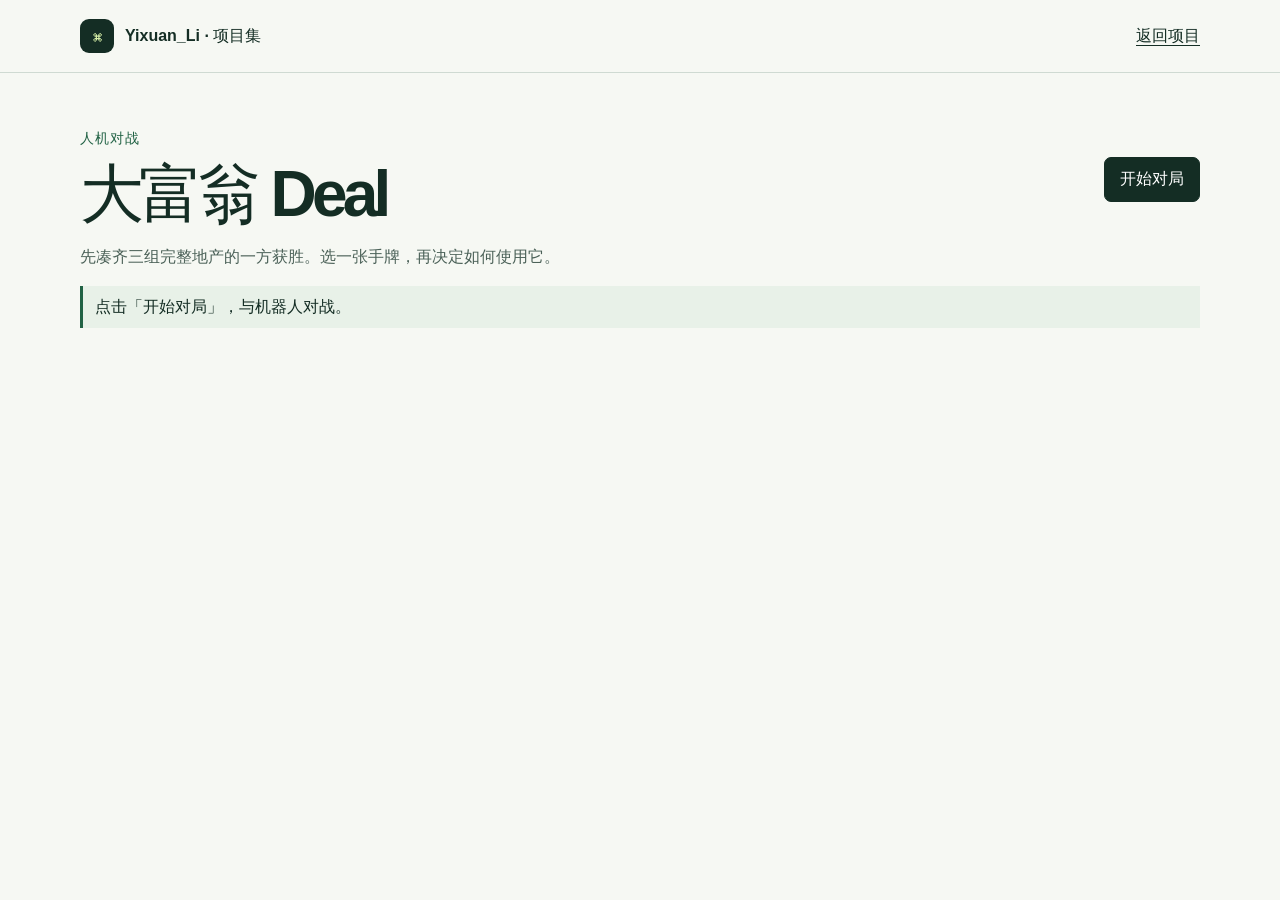
==== deal/index.html @ bb591ba6 "Add browser Monopoly Deal demo against original bot" ====
<!doctype html>
<html lang="zh-CN">
<head>
  <meta charset="utf-8">
  <meta name="viewport" content="width=device-width, initial-scale=1">
  <meta name="description" content="大富翁 Deal 课程项目的浏览器人机对战试玩。">
  <title>大富翁 Deal · Yixuan_Li</title>
  <link rel="stylesheet" href="../styles.css">
  <link rel="stylesheet" href="./deal.css">
  <script type="module" src="./play.mjs"></script>
</head>
<body>
  <header class="topbar">
    <div class="wrap topbar-inner">
      <a class="brand" href="../"><span class="brand-mark" aria-hidden="true">⌘</span>Yixuan_Li · 项目集</a>
      <a href="../#deal">返回项目</a>
    </div>
  </header>
  <main class="wrap deal-game">
    <header class="deal-heading">
      <div><p class="eyebrow">人机对战</p><h1>大富翁 Deal</h1></div>
      <button class="button primary" id="start" type="button" disabled>开始对局</button>
    </header>
    <p class="deal-intro">先凑齐三组完整地产的一方获胜。选一张手牌，再决定如何使用它。</p>
    <p id="status" class="notice" role="status">正在加载游戏。</p>
    <noscript><p>请启用 JavaScript 以开始对局。</p></noscript>
    <section id="table" hidden aria-label="牌桌">
      <div class="table-banner">
        <strong id="turn">你的回合</strong>
        <dl class="deal-stats">
          <div><dt>牌库</dt><dd id="deck">0</dd></div>
          <div><dt>弃牌</dt><dd id="discard">0</dd></div>
          <div><dt>剩余出牌</dt><dd id="plays">3</dd></div>
        </dl>
      </div>
      <div class="boards" id="boards"></div>
      <section class="hand-panel" aria-labelledby="hand-title">
        <div class="hand-heading">
          <h2 id="hand-title">我的手牌</h2>
          <button class="button" id="end-turn" type="button">结束回合</button>
        </div>
        <div id="hand" class="hand"></div>
        <aside class="selected-card" aria-labelledby="selected-name">
          <div><h3 id="selected-name">选择一张手牌</h3><p id="selected-info"></p></div>
          <div class="card-actions">
            <button class="button primary" id="play-card" type="button" disabled>出牌</button>
            <button class="button" id="bank-card" type="button" disabled>存入银行</button>
          </div>
        </aside>
      </section>
      <details class="deal-log"><summary>回合记录</summary><pre id="log"></pre></details>
    </section>
  </main>
  <dialog id="choice" aria-labelledby="choice-title">
    <h2 id="choice-title"></h2>
    <p id="choice-help"></p>
    <form id="choice-form">
      <div id="options" class="options"></div>
      <p id="choice-count" aria-live="polite"></p>
      <p id="choice-notice" role="status"></p>
      <div class="card-actions">
        <button class="button primary" id="confirm-choice" type="submit">确认选择</button>
        <button class="button" id="cancel-choice" type="button">取消</button>
      </div>
    </form>
  </dialog>
</body>
</html>
---- styles.css ----
:root {
  color-scheme: light;
  font-family: "Segoe UI", "Microsoft YaHei", "PingFang SC", sans-serif;
  color: #142d24;
  background: #f6f8f3;
  font-synthesis: none;
  --ink: #142d24;
  --muted: #4b6158;
  --line: #cfdad2;
  --green: #216244;
  --wrap: 1120px;
}

*, *::before, *::after { box-sizing: border-box; }
html { scroll-behavior: smooth; scroll-padding-top: 2rem; }
body { margin: 0; line-height: 1.65; }
a { color: inherit; text-decoration-thickness: .08em; text-underline-offset: .22em; }
button { font: inherit; }
button, summary { cursor: pointer; }
:focus-visible { outline: 3px solid #297c55; outline-offset: 4px; }
[hidden] { display: none !important; }
.wrap { width: min(var(--wrap), calc(100% - 64px)); margin-inline: auto; }

.topbar { border-bottom: 1px solid var(--line); }
.topbar-inner { min-height: 72px; display: flex; align-items: center; justify-content: space-between; gap: 16px; }
.brand { display: inline-flex; align-items: center; gap: 11px; font-weight: 700; text-decoration: none; }
.brand-mark { display: grid; place-items: center; width: 34px; height: 34px; border-radius: 9px; background: var(--ink); color: #d4eea6; font-size: 20px; }
nav { display: flex; gap: 28px; color: var(--muted); }
nav a { text-decoration: none; }
nav a:hover { text-decoration: underline; }
.hero { padding-block: clamp(54px, 8vw, 104px) clamp(54px, 7vw, 92px); }
.eyebrow, .project-kind { color: var(--green); font-size: .875rem; font-weight: 700; letter-spacing: .07em; margin: 0; }
h1, h2, h3 { margin: 0; line-height: 1.15; }
h1 { font-size: clamp(2.75rem, 8vw, 5.6rem); letter-spacing: -.075em; margin-block: 14px 20px; }
h1 span { color: #3e885f; }
.intro { max-width: 39rem; font-size: clamp(1rem, 2vw, 1.2rem); color: var(--muted); margin: 0 0 26px; }
.button { display: inline-flex; align-items: center; min-height: 42px; padding: 8px 15px; border: 1px solid var(--line); border-radius: 7px; color: var(--ink); background: #fff; font-weight: 650; text-decoration: none; }
.button:hover { background: #e7efe8; }
.primary { background: var(--ink); border-color: var(--ink); color: #fff; }
.primary:hover { background: var(--green); border-color: var(--green); }
.section-heading { display: flex; align-items: baseline; justify-content: space-between; gap: 14px; border-top: 1px solid var(--line); padding-top: 22px; margin-bottom: 22px; }
h2 { font-size: clamp(1.6rem, 3vw, 2.25rem); letter-spacing: -.04em; }
.section-heading span { color: var(--muted); font-size: .875rem; }
.projects { padding-bottom: 68px; }
.project { display: grid; grid-template-columns: 1.35fr 1fr; border: 1px solid var(--line); border-radius: 16px; background: #fff; overflow: clip; }
.project + .project { margin-top: 22px; }
.project-visual { position: relative; min-height: 345px; display: grid; place-items: center; padding: 22px 26px 42px; border: 0; color: white; }
.project-visual:focus-visible { outline-offset: -5px; outline-color: #e6f9ac; }
.deal-visual { background: radial-gradient(ellipse at 50% 30%, #285c4e, #102b24); }
.frog-visual { background: radial-gradient(ellipse at 50% 38%, #384376, #1b2041); }
.project-visual img { width: 100%; height: auto; border-radius: 8px; box-shadow: 0 12px 30px #0006; transition: transform .2s ease; }
.project-visual:hover img { transform: scale(1.02); }
.frog-visual img { width: min(68%, 230px); }
.visual-caption, .zoom { position: absolute; bottom: 11px; }
.visual-caption { left: 18px; font-size: .875rem; }
.zoom { right: 14px; border: 1px solid #ffffff70; border-radius: 50%; width: 30px; height: 30px; }
.project-content { padding: clamp(22px, 4vw, 44px); align-self: center; }
.project-content h3 { font-size: clamp(1.65rem, 4vw, 2.5rem); letter-spacing: -.045em; margin-top: 8px; }
.project-content p:not(.project-kind), details p { margin: 12px 0 0; color: var(--muted); }
.tags { display: flex; flex-wrap: wrap; gap: 7px; list-style: none; padding: 0; margin: 17px 0; }
.tags li { color: #244a37; background: #edf4ed; border-radius: 5px; padding: 2px 9px; font-size: .875rem; }
details { border-top: 1px solid var(--line); padding-top: 12px; }
summary { font-weight: 650; width: fit-content; }
summary:hover { color: var(--green); }
.project-links { display: flex; flex-wrap: wrap; gap: 9px; margin-top: 16px; }
.about { background: #e8f0e8; border-block: 1px solid var(--line); }
.about-inner { display: grid; grid-template-columns: 1fr 2fr; gap: 18px; padding-block: 38px; }
.about p { margin: 0; }
.about .button { margin-top: 15px; }
.github-link { display: inline-block; margin-top: 10px; font-weight: 650; }
.cards-visual { display: grid; gap: 4px; align-content: center; justify-items: start; min-height: 290px; padding: clamp(24px, 5vw, 58px); color: #f5fff7; background: #184b3c; }
.cards-visual p { margin: 0; color: #c2e7d3; }
.cards-visual strong { font-size: clamp(1.8rem, 5vw, 3.4rem); }
.cards-visual span { color: #d4e8db; }
.footer { display: flex; justify-content: space-between; gap: 12px; color: var(--muted); font-size: .875rem; padding-block: 24px; }
dialog { width: min(1120px, calc(100% - 26px)); max-height: calc(100dvh - 30px); border: 1px solid var(--line); border-radius: 12px; color: var(--ink); padding: 14px; background: white; }
dialog::backdrop { background: #071911ce; }
.gallery-toolbar { display: flex; justify-content: space-between; align-items: center; gap: 12px; margin-bottom: 10px; }
.gallery-toolbar p { margin: 0; font-weight: 650; }
.close { width: 44px; height: 44px; border: 1px solid var(--line); border-radius: 7px; color: var(--ink); background: white; font-size: 24px; }
.close:hover { background: #e7efe8; }
dialog img, dialog video { display: block; margin-inline: auto; max-width: 100%; max-height: 72dvh; object-fit: contain; }
.gallery-controls { display: flex; justify-content: center; gap: 12px; margin-top: 12px; }
.tryout { width: min(1320px, calc(100% - 20px)); }
.tryout iframe { display: block; width: 100%; height: min(74dvh, 850px); border: 1px solid var(--line); border-radius: 8px; }

@media (max-width: 760px) {
  .wrap { width: calc(100% - 36px); }
  .topbar-inner { min-height: 62px; }
  nav { gap: 14px; }
  .project { grid-template-columns: 1fr; }
  .project-visual { min-height: 0; padding: 16px 18px 48px; }
  .frog-visual img { width: min(64%, 215px); }
  .about-inner { grid-template-columns: 1fr; }
}
@media (prefers-reduced-motion: reduce) {
  html { scroll-behavior: auto; }
  *, *::before, *::after { transition: none !important; }
}
---- deal/deal.css ----
.deal-game { padding-block: clamp(22px, 5vw, 54px); }
.deal-heading, .hand-heading, .table-banner { display: flex; align-items: center; justify-content: space-between; gap: 12px; }
.deal-heading h1 { font-size: clamp(2.1rem, 6vw, 4rem); margin: 8px 0 0; }
.deal-intro { color: var(--muted); margin: 12px 0 16px; }
.notice { background: #e8f1e8; border-left: 3px solid var(--green); padding: 8px 12px; margin: 0 0 14px; }
.table-banner { background: #1d493a; border-radius: 12px 12px 0 0; color: white; padding: 10px 15px; }
.deal-stats { display: flex; gap: clamp(8px, 3vw, 28px); margin: 0; }
.deal-stats > div { text-align: center; }
.deal-stats dt { color: #d6e8da; font-size: .875rem; }
.deal-stats dd { font-weight: 700; font-variant-numeric: tabular-nums; margin: 0; }
.boards { display: grid; grid-template-columns: repeat(2, minmax(0, 1fr)); gap: 12px; padding: 12px; background: #e4eee5; border-radius: 0 0 12px 12px; }
.seat, .hand-panel { background: #fff; border: 1px solid var(--line); border-radius: 10px; padding: clamp(12px, 2vw, 18px); min-width: 0; }
.seat h3 { margin: 0 0 4px; font-size: 1.15rem; }
.seat-summary, .seat p { margin: 0 0 8px; color: var(--muted); }
.seat ul { display: flex; flex-wrap: wrap; list-style: none; gap: 6px; margin: 4px 0 0; padding: 0; }
.seat li, .group-options > span { font-size: .875rem; border-radius: 5px; padding: 4px 7px; background: #edf2ed; color: #28463a; }
.property-groups { display: flex; flex-wrap: wrap; gap: 7px; margin-bottom: 6px; }
.property-group { min-width: 96px; border-left: 4px solid var(--property-color, #668579); background: #f0f4ef; padding: 5px 8px; border-radius: 4px; font-size: .875rem; }
.group-options { display: flex; flex-wrap: wrap; gap: 4px; margin-top: 5px; }
.group-options button { border: 1px solid var(--line); border-radius: 4px; background: #fff; min-height: 34px; font-size: .875rem; color: var(--ink); }
.hand-panel { margin-top: 13px; }
.hand-heading h2 { font-size: clamp(1.28rem, 4vw, 1.75rem); }
.hand { display: grid; grid-template-columns: repeat(auto-fill, minmax(106px, 1fr)); gap: 7px; margin-block: 12px; }
.hand-card { display: flex; flex-direction: column; align-items: flex-start; gap: 4px; padding: 8px; min-height: 82px; border-radius: 7px; border: 1px solid var(--line); border-top: 4px solid var(--card-color, #297c55); background: #fff; text-align: left; color: var(--ink); }
.hand-card:hover, .hand-card[aria-pressed=true] { background: #e8f1e8; }
.hand-card[aria-pressed=true] { box-shadow: inset 0 0 0 2px #297c55; }
.hand-card span { font-size: .875rem; color: var(--muted); }
.hand-card strong { overflow-wrap: anywhere; }
.selected-card { display: flex; align-items: center; justify-content: space-between; flex-wrap: wrap; gap: 10px; padding: 10px; border-top: 1px solid var(--line); }
.selected-card p { margin: 4px 0 0; color: var(--muted); }
.card-actions { display: flex; flex-wrap: wrap; gap: 7px; }
.deal-game button:disabled, #choice button:disabled { opacity: .53; cursor: default; }
.deal-log { margin-top: 14px; }
.deal-log pre { white-space: pre-wrap; max-height: 240px; overflow: auto; }
#choice { width: min(540px, calc(100% - 24px)); padding: 17px; }
#choice h2 { font-size: 1.65rem; }
.options { display: grid; gap: 6px; max-height: 45vh; overflow-y: auto; }
.option { display: flex; align-items: center; gap: 8px; border: 1px solid var(--line); border-radius: 6px; padding: 6px 8px; cursor: pointer; }
.option small { color: var(--muted); }
#choice-notice:empty { display: none; }
#choice-notice { color: #8a362e; margin: 6px 0; }
@media (max-width: 600px) {
  .boards { grid-template-columns: 1fr; gap: 7px; padding: 7px; }
  .hand { grid-template-columns: repeat(auto-fill, minmax(92px, 1fr)); }
  .deal-heading { align-items: flex-end; }
}
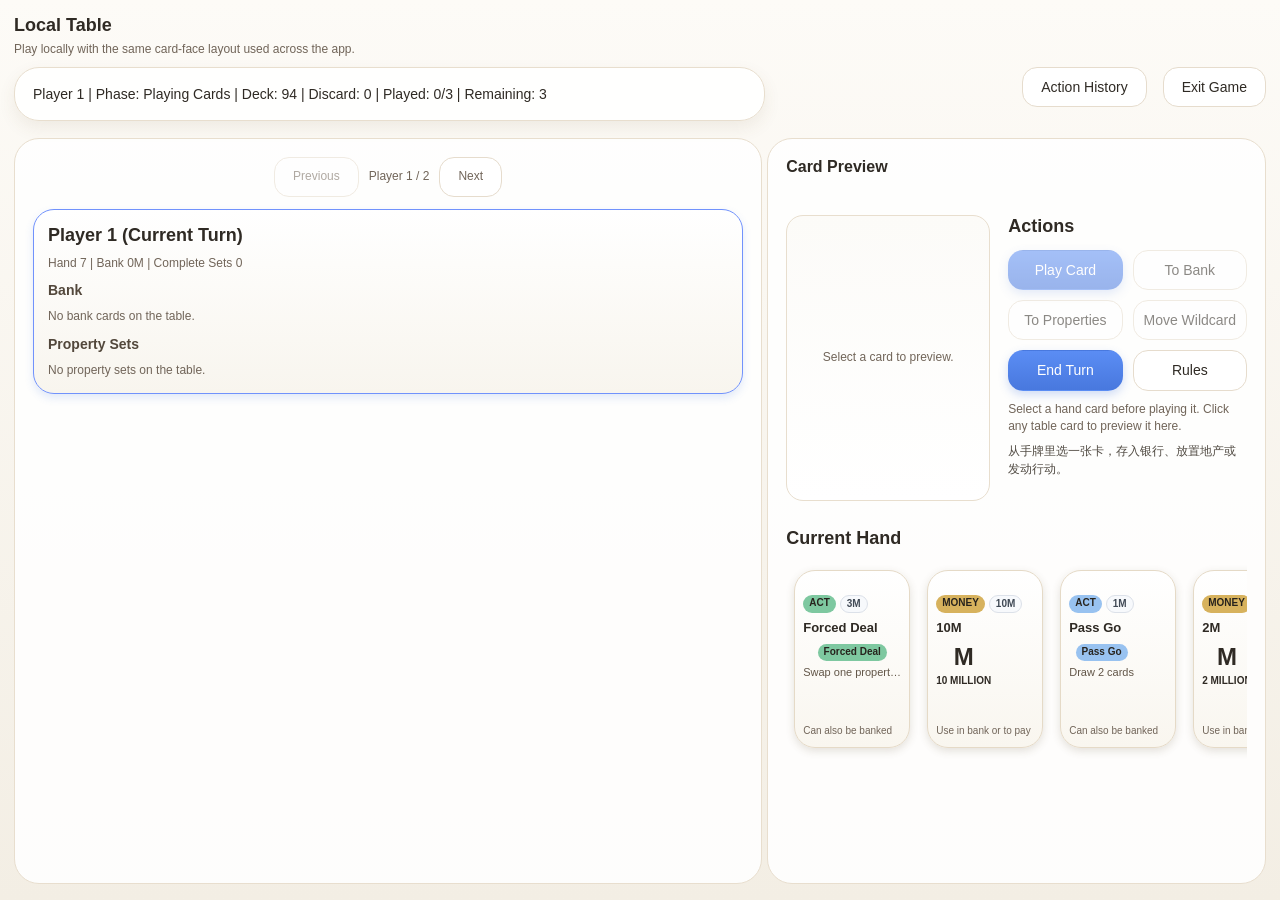
==== commit b6590c70: "Match Deal web table to original JavaFX UI" ====
--- a/deal/index.html
+++ b/deal/index.html
@@ -1,67 +1,101 @@
 <!doctype html>
-<html lang="zh-CN">
+<html lang="en">
 <head>
   <meta charset="utf-8">
   <meta name="viewport" content="width=device-width, initial-scale=1">
   <meta name="description" content="大富翁 Deal 课程项目的浏览器人机对战试玩。">
   <title>大富翁 Deal · Yixuan_Li</title>
-  <link rel="stylesheet" href="../styles.css">
   <link rel="stylesheet" href="./deal.css">
   <script type="module" src="./play.mjs"></script>
 </head>
 <body>
-  <header class="topbar">
-    <div class="wrap topbar-inner">
-      <a class="brand" href="../"><span class="brand-mark" aria-hidden="true">⌘</span>Yixuan_Li · 项目集</a>
-      <a href="../#deal">返回项目</a>
-    </div>
-  </header>
-  <main class="wrap deal-game">
-    <header class="deal-heading">
-      <div><p class="eyebrow">人机对战</p><h1>大富翁 Deal</h1></div>
-      <button class="button primary" id="start" type="button" disabled>开始对局</button>
+  <main class="deal-game">
+    <header class="table-heading">
+      <h1>Local Table</h1>
+      <p>Play locally with the same card-face layout used across the app.</p>
     </header>
-    <p class="deal-intro">先凑齐三组完整地产的一方获胜。选一张手牌，再决定如何使用它。</p>
-    <p id="status" class="notice" role="status">正在加载游戏。</p>
-    <noscript><p>请启用 JavaScript 以开始对局。</p></noscript>
-    <section id="table" hidden aria-label="牌桌">
-      <div class="table-banner">
-        <strong id="turn">你的回合</strong>
-        <dl class="deal-stats">
-          <div><dt>牌库</dt><dd id="deck">0</dd></div>
-          <div><dt>弃牌</dt><dd id="discard">0</dd></div>
-          <div><dt>剩余出牌</dt><dd id="plays">3</dd></div>
-        </dl>
+    <p id="loading" role="status">Loading Monopoly Deal…</p>
+    <noscript><p>Enable JavaScript to play Monopoly Deal.</p></noscript>
+    <section id="table" hidden aria-label="Monopoly Deal table">
+      <div class="toolbar">
+        <p id="turn" class="turn-status" aria-live="polite"></p>
+        <div class="toolbar-actions">
+          <button id="history-button" type="button">Action History</button>
+          <button id="exit-button" type="button">Exit Game</button>
+        </div>
       </div>
-      <div class="boards" id="boards"></div>
-      <section class="hand-panel" aria-labelledby="hand-title">
-        <div class="hand-heading">
-          <h2 id="hand-title">我的手牌</h2>
-          <button class="button" id="end-turn" type="button">结束回合</button>
-        </div>
-        <div id="hand" class="hand"></div>
-        <aside class="selected-card" aria-labelledby="selected-name">
-          <div><h3 id="selected-name">选择一张手牌</h3><p id="selected-info"></p></div>
-          <div class="card-actions">
-            <button class="button primary" id="play-card" type="button" disabled>出牌</button>
-            <button class="button" id="bank-card" type="button" disabled>存入银行</button>
+      <div class="table-layout">
+        <section class="panel players-panel" aria-label="Players">
+          <nav class="player-nav" aria-label="Browse players">
+            <button id="previous-player" type="button">Previous</button>
+            <span id="player-page" aria-live="polite"></span>
+            <button id="next-player" type="button">Next</button>
+          </nav>
+          <div id="boards"></div>
+        </section>
+        <section class="panel play-panel" aria-label="Your cards and actions">
+          <h2 id="selected-name">Card Preview</h2>
+          <p id="selected-info" class="preview-info"></p>
+          <div class="play-layout">
+            <div id="preview" class="preview-frame"></div>
+            <section class="actions" aria-labelledby="actions-title">
+              <h2 id="actions-title">Actions</h2>
+              <div class="action-buttons">
+                <button class="primary" id="play-card" type="button">Play Card</button>
+                <button id="bank-card" type="button">To Bank</button>
+                <button id="property-card" type="button">To Properties</button>
+                <button id="move-card" type="button">Move Wildcard</button>
+                <button class="primary" id="end-turn" type="button">End Turn</button>
+                <button id="rules-button" type="button">Rules</button>
+              </div>
+              <p class="muted">Select a hand card before playing it. Click any table card to preview it here.</p>
+              <p id="status" role="status" lang="zh-CN"></p>
+              <button class="primary" id="restart" type="button" hidden>New Game</button>
+            </section>
           </div>
-        </aside>
-      </section>
-      <details class="deal-log"><summary>回合记录</summary><pre id="log"></pre></details>
+          <section class="hand-panel" aria-labelledby="hand-title">
+            <h2 id="hand-title">Current Hand</h2>
+            <div id="hand" class="hand"></div>
+          </section>
+        </section>
+      </div>
     </section>
   </main>
-  <dialog id="choice" aria-labelledby="choice-title">
+  <dialog id="choice" aria-labelledby="choice-title" lang="zh-CN">
     <h2 id="choice-title"></h2>
     <p id="choice-help"></p>
     <form id="choice-form">
       <div id="options" class="options"></div>
       <p id="choice-count" aria-live="polite"></p>
       <p id="choice-notice" role="status"></p>
-      <div class="card-actions">
-        <button class="button primary" id="confirm-choice" type="submit">确认选择</button>
-        <button class="button" id="cancel-choice" type="button">取消</button>
+      <div class="dialog-actions">
+        <button class="primary" id="confirm-choice" type="submit">确认选择</button>
+        <button id="cancel-choice" type="button">取消</button>
       </div>
+    </form>
+  </dialog>
+  <dialog id="history" aria-labelledby="history-title">
+    <h2 id="history-title">Action History</h2>
+    <pre id="log" lang="zh-CN"></pre>
+    <form method="dialog" class="dialog-actions"><button>Close</button></form>
+  </dialog>
+  <dialog id="rules" aria-labelledby="rules-title">
+    <h2 id="rules-title">Rules</h2>
+    <ul>
+      <li>Complete three different property sets to win.</li>
+      <li>Play up to three cards each turn. Put money in the bank, add properties to your table, or play actions such as Rent.</li>
+      <li>Use cards from your bank or properties on the table to pay other players. You do not receive change.</li>
+      <li>At the end of your turn, discard down to seven cards if needed.</li>
+    </ul>
+    <form method="dialog" class="dialog-actions"><button>Close</button></form>
+  </dialog>
+  <dialog id="exit" aria-labelledby="exit-title">
+    <h2 id="exit-title">Exit Game</h2>
+    <p>Your current game will be lost if you leave or start a new game.</p>
+    <form method="dialog" class="dialog-actions">
+      <button autofocus>Keep Playing</button>
+      <button id="new-game" type="button">New Game</button>
+      <a class="button" href="../#deal">Back to Portfolio</a>
     </form>
   </dialog>
 </body>
--- a/deal/deal.css
+++ b/deal/deal.css
@@ -1,46 +1,203 @@
-.deal-game { padding-block: clamp(22px, 5vw, 54px); }
-.deal-heading, .hand-heading, .table-banner { display: flex; align-items: center; justify-content: space-between; gap: 12px; }
-.deal-heading h1 { font-size: clamp(2.1rem, 6vw, 4rem); margin: 8px 0 0; }
-.deal-intro { color: var(--muted); margin: 12px 0 16px; }
-.notice { background: #e8f1e8; border-left: 3px solid var(--green); padding: 8px 12px; margin: 0 0 14px; }
-.table-banner { background: #1d493a; border-radius: 12px 12px 0 0; color: white; padding: 10px 15px; }
-.deal-stats { display: flex; gap: clamp(8px, 3vw, 28px); margin: 0; }
-.deal-stats > div { text-align: center; }
-.deal-stats dt { color: #d6e8da; font-size: .875rem; }
-.deal-stats dd { font-weight: 700; font-variant-numeric: tabular-nums; margin: 0; }
-.boards { display: grid; grid-template-columns: repeat(2, minmax(0, 1fr)); gap: 12px; padding: 12px; background: #e4eee5; border-radius: 0 0 12px 12px; }
-.seat, .hand-panel { background: #fff; border: 1px solid var(--line); border-radius: 10px; padding: clamp(12px, 2vw, 18px); min-width: 0; }
-.seat h3 { margin: 0 0 4px; font-size: 1.15rem; }
-.seat-summary, .seat p { margin: 0 0 8px; color: var(--muted); }
-.seat ul { display: flex; flex-wrap: wrap; list-style: none; gap: 6px; margin: 4px 0 0; padding: 0; }
-.seat li, .group-options > span { font-size: .875rem; border-radius: 5px; padding: 4px 7px; background: #edf2ed; color: #28463a; }
-.property-groups { display: flex; flex-wrap: wrap; gap: 7px; margin-bottom: 6px; }
-.property-group { min-width: 96px; border-left: 4px solid var(--property-color, #668579); background: #f0f4ef; padding: 5px 8px; border-radius: 4px; font-size: .875rem; }
-.group-options { display: flex; flex-wrap: wrap; gap: 4px; margin-top: 5px; }
-.group-options button { border: 1px solid var(--line); border-radius: 4px; background: #fff; min-height: 34px; font-size: .875rem; color: var(--ink); }
-.hand-panel { margin-top: 13px; }
-.hand-heading h2 { font-size: clamp(1.28rem, 4vw, 1.75rem); }
-.hand { display: grid; grid-template-columns: repeat(auto-fill, minmax(106px, 1fr)); gap: 7px; margin-block: 12px; }
-.hand-card { display: flex; flex-direction: column; align-items: flex-start; gap: 4px; padding: 8px; min-height: 82px; border-radius: 7px; border: 1px solid var(--line); border-top: 4px solid var(--card-color, #297c55); background: #fff; text-align: left; color: var(--ink); }
-.hand-card:hover, .hand-card[aria-pressed=true] { background: #e8f1e8; }
-.hand-card[aria-pressed=true] { box-shadow: inset 0 0 0 2px #297c55; }
-.hand-card span { font-size: .875rem; color: var(--muted); }
-.hand-card strong { overflow-wrap: anywhere; }
-.selected-card { display: flex; align-items: center; justify-content: space-between; flex-wrap: wrap; gap: 10px; padding: 10px; border-top: 1px solid var(--line); }
-.selected-card p { margin: 4px 0 0; color: var(--muted); }
-.card-actions { display: flex; flex-wrap: wrap; gap: 7px; }
-.deal-game button:disabled, #choice button:disabled { opacity: .53; cursor: default; }
-.deal-log { margin-top: 14px; }
-.deal-log pre { white-space: pre-wrap; max-height: 240px; overflow: auto; }
-#choice { width: min(540px, calc(100% - 24px)); padding: 17px; }
-#choice h2 { font-size: 1.65rem; }
-.options { display: grid; gap: 6px; max-height: 45vh; overflow-y: auto; }
-.option { display: flex; align-items: center; gap: 8px; border: 1px solid var(--line); border-radius: 6px; padding: 6px 8px; cursor: pointer; }
-.option small { color: var(--muted); }
-#choice-notice:empty { display: none; }
-#choice-notice { color: #8a362e; margin: 6px 0; }
-@media (max-width: 600px) {
-  .boards { grid-template-columns: 1fr; gap: 7px; padding: 7px; }
-  .hand { grid-template-columns: repeat(auto-fill, minmax(92px, 1fr)); }
-  .deal-heading { align-items: flex-end; }
-}
+:root {
+  font: 14px/1.45 "Segoe UI", "Microsoft YaHei UI", sans-serif;
+  color: #2f2a24;
+  background: linear-gradient(#fdfbf7, #f3eee4) fixed;
+  --panel-border: #e8dece;
+  --muted: #716559;
+  --selected: #7192fc;
+}
+
+*, *::before, *::after { box-sizing: border-box; }
+[hidden] { display: none !important; }
+body { margin: 0; }
+h1, h2, h3, p, pre { margin: 0; }
+h1, h2 { font-size: 18px; line-height: 1.25; }
+h3 { font-size: 14px; }
+button, .button {
+  padding: 9px 18px;
+  min-height: 40px;
+  border: 1px solid #e6dccd;
+  border-radius: 15px;
+  background: #fff;
+  color: inherit;
+  font: inherit;
+  cursor: pointer;
+}
+.button { display: inline-grid; place-items: center; text-decoration: none; }
+button:not(:disabled):hover, .button:hover { background: #f9f5ef; }
+button:disabled { opacity: .55; cursor: default; }
+button:focus-visible, a:focus-visible { outline: 2px solid #4573dd; outline-offset: 2px; }
+button.primary {
+  background: linear-gradient(#5b8df4, #4878de);
+  color: white;
+  border-color: transparent;
+  box-shadow: 0 4px 10px #4878de40;
+}
+button.primary:not(:disabled):hover { background: linear-gradient(#6b99f7, #4f81e8); }
+
+.deal-game { padding: 14px; }
+.table-heading p { margin: 4px 0 9px; }
+.table-heading p, .muted, .preview-info, .player-nav, .seat-summary { color: var(--muted); font-size: 12px; }
+.toolbar { display: flex; justify-content: space-between; gap: 12px; align-items: flex-start; margin-bottom: 17px; }
+.turn-status {
+  width: 60%;
+  padding: 16px 18px;
+  border: 1px solid var(--panel-border);
+  border-radius: 25px;
+  background: #fffe;
+  box-shadow: 0 7px 17px #66553416;
+}
+.toolbar-actions, .player-nav, .dialog-actions { display: flex; gap: 10px; align-items: center; flex-wrap: wrap; }
+.toolbar-actions { gap: 16px; }
+.table-layout {
+  display: grid;
+  grid-template-columns: minmax(0, 3fr) minmax(0, 2fr);
+  gap: 5px;
+  min-height: max(620px, calc(100dvh - 154px));
+}
+.panel {
+  min-width: 0;
+  padding: 18px;
+  border: 1px solid var(--panel-border);
+  border-radius: 25px;
+  background: #ffffffdf;
+}
+.player-nav { justify-content: center; margin-bottom: 12px; }
+.seat {
+  display: grid;
+  gap: 8px;
+  padding: 14px;
+  border: 1px solid var(--panel-border);
+  border-radius: 21px;
+  background: linear-gradient(#fff, #f8f5ee);
+}
+.seat.current { border-color: var(--selected); box-shadow: 0 4px 8px #4878de28; }
+.seat h3 { color: #52473b; }
+.table-cards, .hand { display: flex; align-items: stretch; overflow-x: auto; }
+.table-cards { gap: 9px; padding: 3px 3px 9px; }
+.property-groups { display: grid; gap: 10px; }
+.property-group {
+  min-width: 0;
+  padding: 8px;
+  border: 1px solid var(--panel-border);
+  border-top: 4px solid var(--property-color);
+  border-radius: 13px;
+}
+.property-group .table-cards { margin-top: 4px; }
+
+#selected-name { font-size: 16px; }
+.preview-info { margin: 9px 0 12px; min-height: 17px; }
+.play-layout { display: grid; grid-template-columns: minmax(0, 204px) minmax(0, 1fr); align-items: start; gap: 18px; }
+.preview-frame {
+  min-height: 286px;
+  padding: 10px;
+  border: 1px solid var(--panel-border);
+  border-radius: 17px;
+  background: linear-gradient(#fcfbf8, #fff);
+}
+.empty-preview { display: grid; min-height: 264px; place-items: center; text-align: center; }
+.action-buttons { display: grid; grid-template-columns: repeat(2, minmax(0, 1fr)); gap: 10px; margin: 12px 0 10px; }
+.action-buttons button { padding-inline: 6px; }
+#status { color: #514b43; font-size: 12px; margin-top: 8px; }
+#status:empty { display: none; }
+#restart { margin-top: 8px; }
+.hand-panel { margin-top: 26px; }
+.hand-panel h2 { margin-bottom: 12px; }
+.hand { gap: 17px; min-height: 202px; padding: 8px 8px 16px; }
+
+.card {
+  display: flex;
+  flex: none;
+  flex-direction: column;
+  gap: 6px;
+  width: 116px;
+  min-height: 168px;
+  padding: 8px;
+  text-align: left;
+  border: 1px solid #e5dac7;
+  border-radius: 21px;
+  background: linear-gradient(#fff, #f9f6ef);
+  box-shadow: 0 3px 8px #55442528;
+  color: #2f2a24;
+}
+button.card:not(:disabled):hover, .card[aria-pressed="true"] {
+  border-color: var(--selected);
+  background: linear-gradient(#fff, #f9f6ef);
+}
+.card[aria-pressed="true"] { box-shadow: 0 0 0 1px var(--selected), 0 3px 8px #4878de33; }
+.card::before { content: ""; display: block; height: 10px; flex: none; border-radius: 8px; background: var(--card-color); }
+.card-header { display: flex; justify-content: space-between; gap: 4px; }
+.card-type, .card-value, .card-pill {
+  border-radius: 20px;
+  padding: 1px 6px;
+  font-size: 10px;
+  font-weight: 700;
+  white-space: nowrap;
+}
+.card-type, .card-pill { background: var(--card-color); color: var(--card-ink, #27231d); }
+.card-value { background: #f7f9fc; border: 1px solid #dce1e9; color: #414a56; }
+.card-title { font-size: 13px; font-weight: 700; overflow: hidden; text-overflow: ellipsis; white-space: nowrap; }
+.card-body { display: grid; justify-items: center; gap: 4px; text-align: center; min-width: 0; }
+.card-pill, .card-line, .card-footer { max-width: 100%; overflow: hidden; text-overflow: ellipsis; }
+.card-line { font-size: 11px; line-height: 1.3; color: #625648; white-space: nowrap; }
+.money-symbol { font-size: 24px; font-weight: bold; line-height: 1.1; }
+.money-amount { font-size: 10px; font-weight: bold; }
+.card-footer { margin-top: auto; font-size: 10px; color: var(--muted); white-space: nowrap; }
+.table-cards .card { width: 92px; height: 132px; min-height: 0; gap: 3px; }
+.table-cards .card-title { font-size: 12px; }
+.table-cards .card-body { gap: 2px; }
+.table-cards .card-line { font-size: 10px; }
+.table-cards .money-symbol { font-size: 19px; }
+.preview-frame .card { width: 100%; min-height: 264px; }
+.preview-frame .card-title { font-size: 18px; white-space: normal; overflow-wrap: anywhere; }
+.preview-frame .card-line { font-size: 13px; white-space: normal; }
+.preview-frame .card-pill, .preview-frame .card-type, .preview-frame .card-value { font-size: 11px; }
+
+dialog {
+  width: min(550px, calc(100vw - 24px));
+  max-height: 85vh;
+  padding: 20px;
+  border: 1px solid var(--panel-border);
+  border-radius: 21px;
+  background: #fffdf8;
+  color: inherit;
+  box-shadow: 0 16px 42px #201b2144;
+}
+dialog::backdrop { background: #27221a57; }
+dialog h2, dialog p, dialog li { margin-bottom: 9px; }
+.dialog-actions { margin-top: 14px; justify-content: end; }
+.options { display: grid; gap: 5px; }
+.option {
+  display: grid;
+  grid-template-columns: auto 1fr;
+  column-gap: 9px;
+  padding: 8px;
+  border: 1px solid var(--panel-border);
+  border-radius: 10px;
+  cursor: pointer;
+}
+.option small { grid-column: 2; color: var(--muted); }
+.option small:empty { display: none; }
+#choice-notice, #choice-count { margin-top: 8px; }
+#log { white-space: pre-wrap; overflow-wrap: anywhere; font: inherit; }
+
+@media (max-width: 1100px) {
+  .table-layout { grid-template-columns: minmax(0, 11fr) minmax(0, 10fr); }
+  .play-layout { grid-template-columns: minmax(0, .9fr) minmax(0, 1.1fr); gap: 10px; }
+  .action-buttons button { overflow-wrap: anywhere; }
+}
+@media (max-width: 810px) {
+  .toolbar { align-items: stretch; flex-direction: column; }
+  .turn-status { width: 100%; }
+  .toolbar-actions { justify-content: end; }
+  .table-layout { grid-template-columns: minmax(0, 1fr); gap: 10px; min-height: 0; }
+  .play-layout { grid-template-columns: minmax(0, 204px) minmax(0, 1fr); }
+}
+@media (max-width: 475px) {
+  .deal-game, .panel { padding: 10px; }
+  .play-layout { grid-template-columns: minmax(0, 9fr) minmax(0, 11fr); }
+  .preview-frame { padding: 5px; }
+  .action-buttons { gap: 5px; }
+  .action-buttons button { font-size: 12px; }
+  .preview-frame .card-title { font-size: 15px; }
+}
